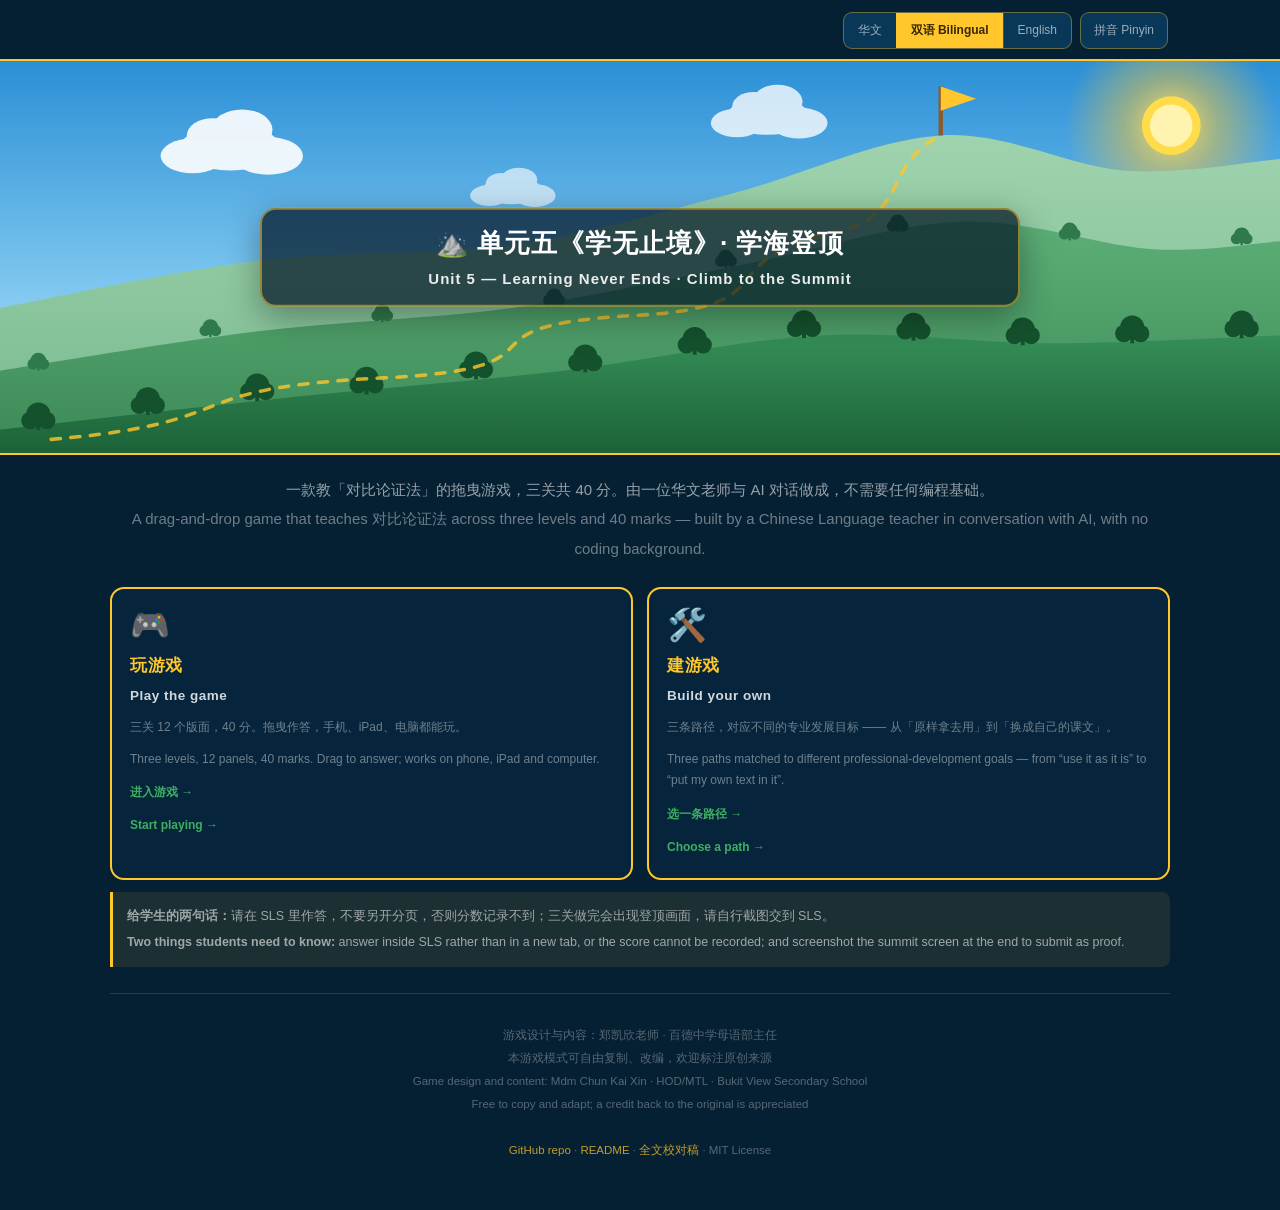
==== index.html @ 8cb35c62 "feat: 单元五《学无止境》学海登顶 —— 三关合一的拖曳游戏 三关十二个版面，共 40 分，教两篇课文共用的对比论证法。 《学然后知不足》先反后正，《终身学习》先正后反，收关时才点破。  主要决定" ====
<!DOCTYPE html>
<!--
  ════════════════════════════════════════════════
  落地页 ｜ Landing page
  两道门：① 玩游戏  ② 建游戏（内含三条分层路径）
  Two doors: ① play the game  ② build your own (three differentiated paths)

  游戏本身在 game.html；SLS 版在 sls/index.html。
  The game itself is game.html; the SLS build is sls/index.html.

  页头那片山景不是另外画的插图 —— assets/scene.js 是从 game.html 抽出来的，
  所以这里的山、云、太阳，就是学生等一下要爬的那一片。
  The header scenery is not a separate illustration: assets/scene.js is
  extracted from game.html, so these are literally the hills the students climb.
  ════════════════════════════════════════════════
-->
<html lang="zh-Hans">
<head>
<meta charset="utf-8">
<meta name="viewport" content="width=device-width,initial-scale=1">
<title>单元五《学无止境》· 学海登顶 ｜ S3 G3 Chinese Unit 5</title>
<link rel="stylesheet" href="assets/site.css">
<script src="assets/pinyin.js" defer></script>
<script src="assets/scene.js" defer></script>
<script src="assets/site.js" defer></script>
</head>
<body>
<div class="wrap home">
<div id="langbar"></div>
</div>

<div class="scene">
  <div class="art" id="hero"></div>
  <div class="title">
    <span class="zh">⛰️ 单元五《学无止境》· 学海登顶</span>
    <span class="en">Unit 5 — Learning Never Ends · Climb to the Summit</span>
  </div>
</div>

<div class="wrap home">

<div class="intro">
  <p class="zh">一款教「对比论证法」的拖曳游戏，三关共 40 分。由一位华文老师与 AI 对话做成，不需要任何编程基础。</p>
  <p class="en">A drag-and-drop game that teaches 对比论证法 across three levels and 40 marks — built by a Chinese Language teacher in conversation with AI, with no coding background.</p>
</div>

<!-- ══════════ 两道门 ｜ the two doors ══════════ -->
<section id="home" class="section on">
  <div class="doors">
    <a class="door" href="game.html">
      <span class="icon">🎮</span>
      <span class="ttl zh">玩游戏</span>
      <span class="ttl en">Play the game</span>
      <span class="desc zh">三关 12 个版面，40 分。拖曳作答，手机、iPad、电脑都能玩。</span>
      <span class="desc en">Three levels, 12 panels, 40 marks. Drag to answer; works on phone, iPad and computer.</span>
      <span class="go zh">进入游戏 →</span>
      <span class="go en">Start playing →</span>
    </a>

    <button class="door" type="button" onclick="show('build')">
      <span class="icon">🛠️</span>
      <span class="ttl zh">建游戏</span>
      <span class="ttl en">Build your own</span>
      <span class="desc zh">三条路径，对应不同的专业发展目标 —— 从「原样拿去用」到「换成自己的课文」。</span>
      <span class="desc en">Three paths matched to different professional-development goals — from “use it as it is” to “put my own text in it”.</span>
      <span class="go zh">选一条路径 →</span>
      <span class="go en">Choose a path →</span>
    </button>
  </div>

  <div class="note">
    <p class="zh"><b>给学生的两句话：</b>请在 SLS 里作答，不要另开分页，否则分数记录不到；三关做完会出现登顶画面，请自行截图交到 SLS。</p>
    <p class="en"><b>Two things students need to know:</b> answer inside SLS rather than in a new tab, or the score cannot be recorded; and screenshot the summit screen at the end to submit as proof.</p>
  </div>
</section>

<!-- ══════════ 三条分层路径 ｜ the three differentiated paths ══════════ -->
<section id="build" class="section">
  <div class="secHead">
    <h2 class="zh">你今天想做到哪一步？</h2>
    <h2 class="en">How far do you want to go today?</h2>
    <p class="zh">三条路径没有难易高下之分，请按自己的专业发展目标选一条，每条都能独立完成。</p>
    <p class="en">The three paths aren’t ranked — pick the one that matches your own goal. Each one stands on its own.</p>
  </div>

  <div class="paths">
    <a class="door" href="tasks/1-use-as-is.html">
      <span class="badge zh">路径 1 · 约 10 分钟</span>
      <span class="badge en">PATH 1 · ~10 min</span>
      <span class="icon">🚀</span>
      <span class="ttl zh">原样拿去用</span>
      <span class="ttl en">Use it as it is</span>
      <span class="desc zh">内容一个字不改，把游戏变成你自己的网址，或上传到 SLS 自动记分。</span>
      <span class="desc en">Change nothing — publish your own copy, or upload the SLS build and let it mark itself.</span>
      <ul>
        <li class="zh">开一个 GitHub 账号（附步骤）</li>
        <li class="en">Create a GitHub account (steps included)</li>
        <li class="zh">复制 repo、开启 Pages</li>
        <li class="en">Copy the repo, switch on Pages</li>
        <li class="zh">上传 SLS，分数进教师后台</li>
        <li class="en">Upload to SLS so scores reach the gradebook</li>
      </ul>
      <span class="go zh">开始 →</span>
      <span class="go en">Start →</span>
    </a>

    <a class="door" href="tasks/2-change-art.html">
      <span class="badge zh">路径 2 · 约 30 分钟</span>
      <span class="badge en">PATH 2 · ~30 min</span>
      <span class="icon">🎨</span>
      <span class="ttl zh">换角色美术</span>
      <span class="ttl en">Change the artwork</span>
      <span class="desc zh">题目不变，把四个角色换成你们学校的校服，或换掉整片山景。</span>
      <span class="desc en">Keep the questions; swap the four characters for your school’s uniform, or repaint the scenery.</span>
      <ul>
        <li class="zh">用 AI 生成五个动作的角色图</li>
        <li class="en">Generate a 5-pose character with AI</li>
        <li class="zh">跑一行指令拼成贴图</li>
        <li class="en">One command stitches the sheet</li>
        <li class="zh">山形与配色都在一处，改一次全站跟着改</li>
        <li class="en">Hills and palette live in one place and propagate everywhere</li>
      </ul>
      <span class="go zh">开始 →</span>
      <span class="go en">Start →</span>
    </a>

    <a class="door" href="tasks/3-change-questions.html">
      <span class="badge zh">路径 3 · 约 1 小时</span>
      <span class="badge en">PATH 3 · ~1 hr</span>
      <span class="icon">✍️</span>
      <span class="ttl zh">换成自己的课文</span>
      <span class="ttl en">Put your own text in it</span>
      <span class="desc zh">改题库、改拼音，交给 AI 生成新版本 —— 全程不必碰程序码。</span>
      <span class="desc en">Rewrite the questions and pinyin, and let the AI rebuild the game — without touching any code.</span>
      <ul>
        <li class="zh">下载全文校对稿，看清楚每一题</li>
        <li class="en">Download the proofreading dump and see every item</li>
        <li class="zh">换成你的课文与题目</li>
        <li class="en">Replace with your own text and questions</li>
        <li class="zh">照抄提示语交给 AI</li>
        <li class="en">Paste the ready-made prompt into the AI</li>
      </ul>
      <span class="go zh">开始 →</span>
      <span class="go en">Start →</span>
    </a>
  </div>

  <div class="center">
    <button class="back" type="button" onclick="show('home')">
      <span class="zh">← 回上一页</span><span class="en">← Back</span>
    </button>
  </div>
</section>

<div class="rule"></div>

<footer>
  <div class="zh">游戏设计与内容：郑凯欣老师 · 百德中学母语部主任<br>本游戏模式可自由复制、改编，欢迎标注原创来源</div>
  <div class="en">Game design and content: Mdm Chun Kai Xin · HOD/MTL · Bukit View Secondary School<br>Free to copy and adapt; a credit back to the original is appreciated</div>
  <br>
  <a href="https://github.com/kaixinbuilds/S3G3CLChapter5ArgumentativeComparison">GitHub repo</a> ·
  <a href="README.md">README</a> ·
  <a href="docs/全文校对稿.md">全文校对稿</a> ·
  MIT License
</footer>

</div>

<script>
// 两道门之间切换，并把选择记进网址，方便直接分享某一页
// Switch between the doors and mirror the choice in the URL so a path can be linked directly
function show(id){
  document.querySelectorAll('.section').forEach(s=>s.classList.toggle('on',s.id===id));
  history.replaceState(null,'',id==='home'?location.pathname:'#'+id);
  window.scrollTo({top:0,behavior:'smooth'});
}
if(location.hash==='#build')show('build');

// 页头的山景：量好页头的形状再画，转屏或改窗口都重画一次，任何尺寸都不会被裁掉
// The header scenery is painted to the header's measured shape and repainted on
// resize, so it never crops awkwardly at any window size.
window.addEventListener('DOMContentLoaded',function(){
  var hero=document.getElementById('hero'), t=null;
  function paint(){ if(window.fitScene) fitScene(hero); }
  paint();
  window.addEventListener('resize',function(){clearTimeout(t);t=setTimeout(paint,160)});
});
</script>
</body>
</html>
---- assets/site.css ----
/* ════════════════════════════════════════════════
   老师页面共用样式 ｜ Shared styling for the teacher-facing pages
   配色取自游戏本身：连绵的绿丘、蓝天、暖黄的太阳与旗子。
   Palette lifted from the game itself: rolling green hills, blue sky, and the
   warm yellow of the sun and the summit flag.
   （游戏 game.html 仍是单一档案、不引用这个 CSS —— SLS sandbox 不允许外部档案）
   (game.html stays single-file and does not use this CSS — the SLS sandbox blocks external files)
   ════════════════════════════════════════════════ */

:root{
  --navy:#062033;          /* 页面底色 page background */
  --panel:rgba(6,38,62,.9);
  --panel-hi:rgba(12,62,100,.94);
  --gold:#FFC72C;          /* 山顶的旗子 the summit flag */
  --green:#3fae63;         /* 山丘的绿 the green of the hills */
  --sky1:#2b8fd6;          /* 游戏天空 game sky */
  --sky2:#cfeafb;
  --ink:#fff;
  --dim:rgba(255,255,255,.58);
  --dimmer:rgba(255,255,255,.42);
}

*{box-sizing:border-box;margin:0;padding:0}
html{scroll-behavior:smooth}
body{
  background:var(--navy);color:var(--ink);
  min-height:100vh;
  font-family:'Microsoft YaHei','PingFang SC','Heiti SC','SimHei',sans-serif;
  font-size:14px;line-height:1.75;
  display:flex;flex-direction:column;align-items:center;
  padding:0 12px 48px;
}
.wrap{width:100%;max-width:900px}
.wrap.home{max-width:1060px}   /* 落地页的两道门可以宽一点 ｜ the landing page's doors get more room */
a{color:var(--gold)}

/* ════════ 语言切换 ｜ language switch ════════
   每段文字标 .zh 或 .en；未标的（数字、程序码、档名）永远显示。
   Every string is tagged .zh or .en; anything untagged (numbers, code, filenames) always shows. */
html[data-lang="zh"] .en{display:none !important}
html[data-lang="en"] .zh{display:none !important}

.langbar{display:flex;justify-content:flex-end;align-items:center;gap:8px;padding:12px 2px 0}

/* 拼音开关 ｜ the pinyin toggle
   位置和语言切换并排，两个都常驻可见 —— 需要扶的学生不必先去翻设定
   Sits beside the language switch; both stay visible, so a student who needs
   the support never has to go hunting in a settings page for it. */
.pytog{
  font:inherit;font-size:12px;padding:7px 13px;border-radius:9px;cursor:pointer;
  background:rgba(10,58,92,.92);border:1px solid rgba(255,199,44,.38);
  color:rgba(255,255,255,.6);transition:background .12s,color .12s;
  -webkit-tap-highlight-color:transparent;
}
.pytog:hover{color:#fff}
.pytog[aria-pressed="true"]{background:var(--gold);color:#3a2600;font-weight:700}

/* 拼音本身：和游戏里同一套做法 ｜ the ruby itself, same treatment as in the game */
ruby{ruby-align:center}
rt{font-size:.6em;font-weight:400;color:var(--gold);letter-spacing:0;line-height:1.1;
  visibility:hidden}
html.py rt{visibility:visible}
.seg{display:inline-flex;background:rgba(10,58,92,.92);border:1px solid rgba(255,199,44,.38);
  border-radius:9px;overflow:hidden}
.seg button{
  font:inherit;font-size:12px;padding:7px 14px;background:none;border:none;
  color:rgba(255,255,255,.6);cursor:pointer;transition:background .12s,color .12s;
  -webkit-tap-highlight-color:transparent;
}
.seg button+button{border-left:1px solid rgba(255,199,44,.22)}
.seg button:hover{color:#fff}
.seg button[aria-pressed="true"]{background:var(--gold);color:#3a2600;font-weight:700}

/* ════════ 游戏场景当页头 ｜ the game scene as a page header ════════
   页头用的就是游戏里那一片山景 —— assets/scene.js 是从 game.html 抽出来的，
   所以落地页看到的山、云、太阳，和学生在游戏里看到的是同一片。
   The header IS the game's scenery: assets/scene.js is extracted from
   game.html, so the hills, clouds and sun on this page are literally the ones
   the students climb. */
.scene{
  position:relative;
  width:calc(100% + 24px);margin:10px -12px 0;   /* 抵销 body 两侧的 12px，做到满版 */
  height:clamp(230px,44vh,440px);
  border-top:2px solid var(--gold);border-bottom:2px solid var(--gold);
  overflow:hidden;background:linear-gradient(var(--sky1) 0%,var(--sky2) 100%);
}
.scene .art{position:absolute;inset:0}
.scene svg{display:block;width:100%;height:100%}

/* 云会飘，太阳的光晕轻轻呼吸 —— 和游戏里同一组动画
   Clouds drift and the sun's halo breathes: the same animation as in the game */
.cloud{animation:drift 34s ease-in-out infinite alternate}
.cloud.c1{animation-duration:46s;animation-delay:-8s}
.cloud.c2{animation-duration:27s;animation-delay:-14s}
.cloud.c3{animation-duration:52s;animation-delay:-3s}
@keyframes drift{from{transform:translateX(-14px)}to{transform:translateX(26px)}}
.sun{animation:breathe 7s ease-in-out infinite}
@keyframes breathe{0%,100%{opacity:.75}50%{opacity:1}}
@media(prefers-reduced-motion:reduce){.cloud,.sun{animation:none}}
/* 顶部柔和压暗，让标题读得清楚 ｜ soft scrim so the title stays readable */
/* 天空是亮的，所以标题自己带一块底，而不是把整片风景压暗
   The sky is bright, so the title carries its own backing instead of dimming
   the whole view the way a dark scrim would. */
.scene .title{
  position:absolute;left:50%;top:50%;transform:translate(-50%,-50%);z-index:2;
  width:min(92%,760px);text-align:center;padding:14px 22px;
  background:rgba(4,22,38,.72);border:2px solid rgba(255,199,44,.5);border-radius:16px;
  box-shadow:0 10px 34px rgba(0,0,0,.35);
  font-size:clamp(15px,2.4vw,26px);font-weight:900;letter-spacing:1px;color:#fff;line-height:1.5;
}
.scene .title .en{display:block;font-size:clamp(11px,1.2vw,15px);font-weight:700;margin-top:5px;opacity:.9}
html[data-lang="en"] .scene .title .en{font-size:clamp(14px,2.2vw,24px);margin-top:0;opacity:1}
/* 手机：页头收短一点，正文才不用一直往下滑 ｜ a shorter header on phones */
/* 手机：页头收短一点，标题框也收紧 —— 但仍旧居中，别把 top 改掉，
   否则 translate(-50%,-50%) 会把框往上抬出画面
   Phones get a shorter header and a tighter title box, but the box stays
   centred: overriding `top` here would let translate(-50%,-50%) lift it out
   of the scene entirely. */
@media(max-width:620px){
  .scene{height:clamp(200px,32vh,270px)}
  .scene .title{letter-spacing:0;padding:10px 14px;width:min(94%,520px)}
}

/* ════════ 页头文字 ｜ intro text ════════ */
.intro{text-align:center;padding:20px 6px 24px}
.intro p{font-size:13px;line-height:1.95;color:var(--dim)}
.intro p.en{color:var(--dimmer)}

@media(min-width:1100px){
  .intro p{font-size:15px}
  .door{padding:26px 24px}
  .door .icon{font-size:38px}
  .door .ttl{font-size:20px}
  .door .desc,.door .go,.door li{font-size:13.5px}
  .secHead h2{font-size:20px}
  .secHead p{font-size:13.5px}
}

/* ════════ 面板与门 ｜ panels and doors ════════ */
.doors{display:grid;gap:14px;grid-template-columns:1fr 1fr}
.paths{display:grid;gap:14px;grid-template-columns:repeat(3,1fr)}
@media(max-width:700px){.doors,.paths{grid-template-columns:1fr}}

.door{
  display:block;text-align:left;width:100%;font:inherit;text-decoration:none;color:var(--ink);
  background:var(--panel);border:2px solid var(--gold);border-radius:14px;padding:20px 18px;
  cursor:pointer;transition:transform .12s,box-shadow .12s,background .12s;
  -webkit-tap-highlight-color:transparent;
}
.door:hover,.door:focus-visible{transform:translateY(-3px);background:var(--panel-hi);
  box-shadow:0 8px 22px rgba(0,0,0,.35);outline:none}
.door .icon{font-size:32px;line-height:1;display:block;margin-bottom:10px}
.door .ttl{font-size:17px;font-weight:900;color:var(--gold);letter-spacing:.5px;display:block}
.door .ttl.en{font-size:13.5px;font-weight:700;color:rgba(255,255,255,.82);margin-top:3px}
html[data-lang="en"] .door .ttl.en{font-size:17px;font-weight:900;color:var(--gold);margin-top:0}
.door .desc{font-size:12px;color:var(--dimmer);margin-top:10px;line-height:1.8;display:block}
.door .go{font-size:12px;color:var(--green);font-weight:700;margin-top:12px;display:block}
.door ul{margin:10px 0 0 16px;padding:0}
.door li{font-size:12px;color:var(--dimmer);line-height:1.85}
.badge{
  display:inline-block;font-size:10.5px;font-weight:700;letter-spacing:.4px;
  padding:3px 9px;border-radius:20px;margin-bottom:11px;
  background:rgba(255,199,44,.14);color:var(--gold);border:1px solid rgba(255,199,44,.3)
}

/* ════════ 任务页 ｜ task pages ════════ */
.card{
  background:var(--panel);border:2px solid rgba(255,199,44,.45);border-radius:14px;
  padding:20px 20px 22px;margin:14px 0;
}
.card > .num{
  display:inline-block;background:var(--gold);color:#3a2600;font-weight:900;font-size:12px;
  border-radius:20px;padding:3px 12px;margin-bottom:10px
}
.card h2{font-size:16.5px;color:var(--gold);font-weight:900;letter-spacing:.4px}
.card h2.en{font-size:13px;color:rgba(255,255,255,.72);font-weight:700;margin-top:4px}
html[data-lang="en"] .card h2.en{font-size:16.5px;color:var(--gold);font-weight:900}
.card h3{font-size:13.5px;color:#fff;font-weight:800;margin:18px 0 5px}
.card h3.en{font-size:12.5px;color:rgba(255,255,255,.7);font-weight:700;margin:2px 0 5px}
html[data-lang="en"] .card h3.en{font-size:13.5px;color:#fff;font-weight:800;margin:18px 0 5px}
.card p{font-size:13px;color:var(--dim);margin:7px 0}
.card p.en{color:var(--dimmer)}
html[data-lang="en"] .card p.en{color:var(--dim)}
.card ol,.card ul{margin:8px 0 10px 20px}
.card li{font-size:13px;color:var(--dim);margin:5px 0}
.card li.en{color:var(--dimmer)}
html[data-lang="en"] .card li.en{color:var(--dim)}
.card code{
  background:rgba(0,0,0,.32);border:1px solid rgba(255,199,44,.18);border-radius:5px;
  padding:1px 6px;font-family:ui-monospace,SFMono-Regular,Menlo,monospace;font-size:12px;color:#ffe08a
}
.note{
  background:rgba(255,199,44,.09);border-left:3px solid var(--gold);border-radius:0 8px 8px 0;
  padding:11px 14px;margin:12px 0;font-size:12.5px;color:var(--dim);line-height:1.9
}
.note.warn{background:rgba(255,110,110,.1);border-left-color:#ff8888}
.note p{margin:2px 0;font-size:12.5px}

/* ════════ 下载与复制按钮 ｜ download and copy buttons ════════ */
.dl{display:flex;flex-wrap:wrap;gap:10px;margin:14px 0 4px}
.btn{
  display:inline-flex;align-items:center;gap:8px;font:inherit;font-size:13px;font-weight:700;
  background:linear-gradient(#FFD35C,#E8A81E);color:#3a2600;border:none;border-radius:10px;
  padding:11px 17px;cursor:pointer;text-decoration:none;transition:filter .12s,transform .12s;
  -webkit-tap-highlight-color:transparent;
}
.btn:hover{filter:brightness(1.08);transform:translateY(-1px)}
.btn.ghost{background:rgba(14,80,132,.85);color:#fff;border:1px solid rgba(255,199,44,.45)}
.btn .sub{font-weight:400;font-size:11px;opacity:.75}

.prompt{
  position:relative;background:#04161f;border:1px solid rgba(255,199,44,.3);
  border-radius:10px;padding:15px;margin:12px 0;
}
.prompt pre{
  white-space:pre-wrap;word-break:break-word;font-family:ui-monospace,SFMono-Regular,Menlo,monospace;
  font-size:12px;line-height:1.75;color:#d8ecff;max-height:360px;overflow:auto
}
.prompt .copy{position:absolute;top:10px;right:10px;font-size:11.5px;padding:7px 12px}

/* ════════ 导航 ｜ navigation ════════ */
.crumb{display:flex;flex-wrap:wrap;gap:8px;align-items:center;font-size:12px;color:var(--dimmer);padding:14px 2px 0}
.crumb a{color:rgba(255,199,44,.8);text-decoration:none}
.crumb a:hover{text-decoration:underline}
.back{
  display:inline-flex;align-items:center;gap:6px;margin:22px auto 0;
  background:rgba(14,80,132,.6);border:1px solid rgba(255,199,44,.35);border-radius:9px;
  padding:9px 16px;color:rgba(255,255,255,.78);font:inherit;font-size:12.5px;cursor:pointer;text-decoration:none
}
.back:hover{background:var(--panel-hi);color:#fff}
.center{text-align:center}
.rule{height:1px;background:rgba(255,199,44,.16);margin:26px 0}

footer{margin-top:30px;text-align:center;font-size:11.5px;color:rgba(255,255,255,.32);line-height:2}
footer a{color:rgba(255,199,44,.75);text-decoration:none}
footer a:hover{text-decoration:underline}

.section{display:none}
.section.on{display:block;animation:fade .22s ease}
@keyframes fade{from{opacity:0;transform:translateY(6px)}to{opacity:1;transform:none}}
.secHead{text-align:center;padding:6px 6px 20px}
.secHead h2{font-size:17px;font-weight:900;color:var(--gold);letter-spacing:.5px}
.secHead h2.en{font-size:12.5px;font-weight:700;color:rgba(255,255,255,.62);margin-top:5px}
html[data-lang="en"] .secHead h2.en{font-size:17px;font-weight:900;color:var(--gold);margin-top:0}
.secHead p{font-size:12px;color:var(--dimmer);margin-top:11px;line-height:1.85}
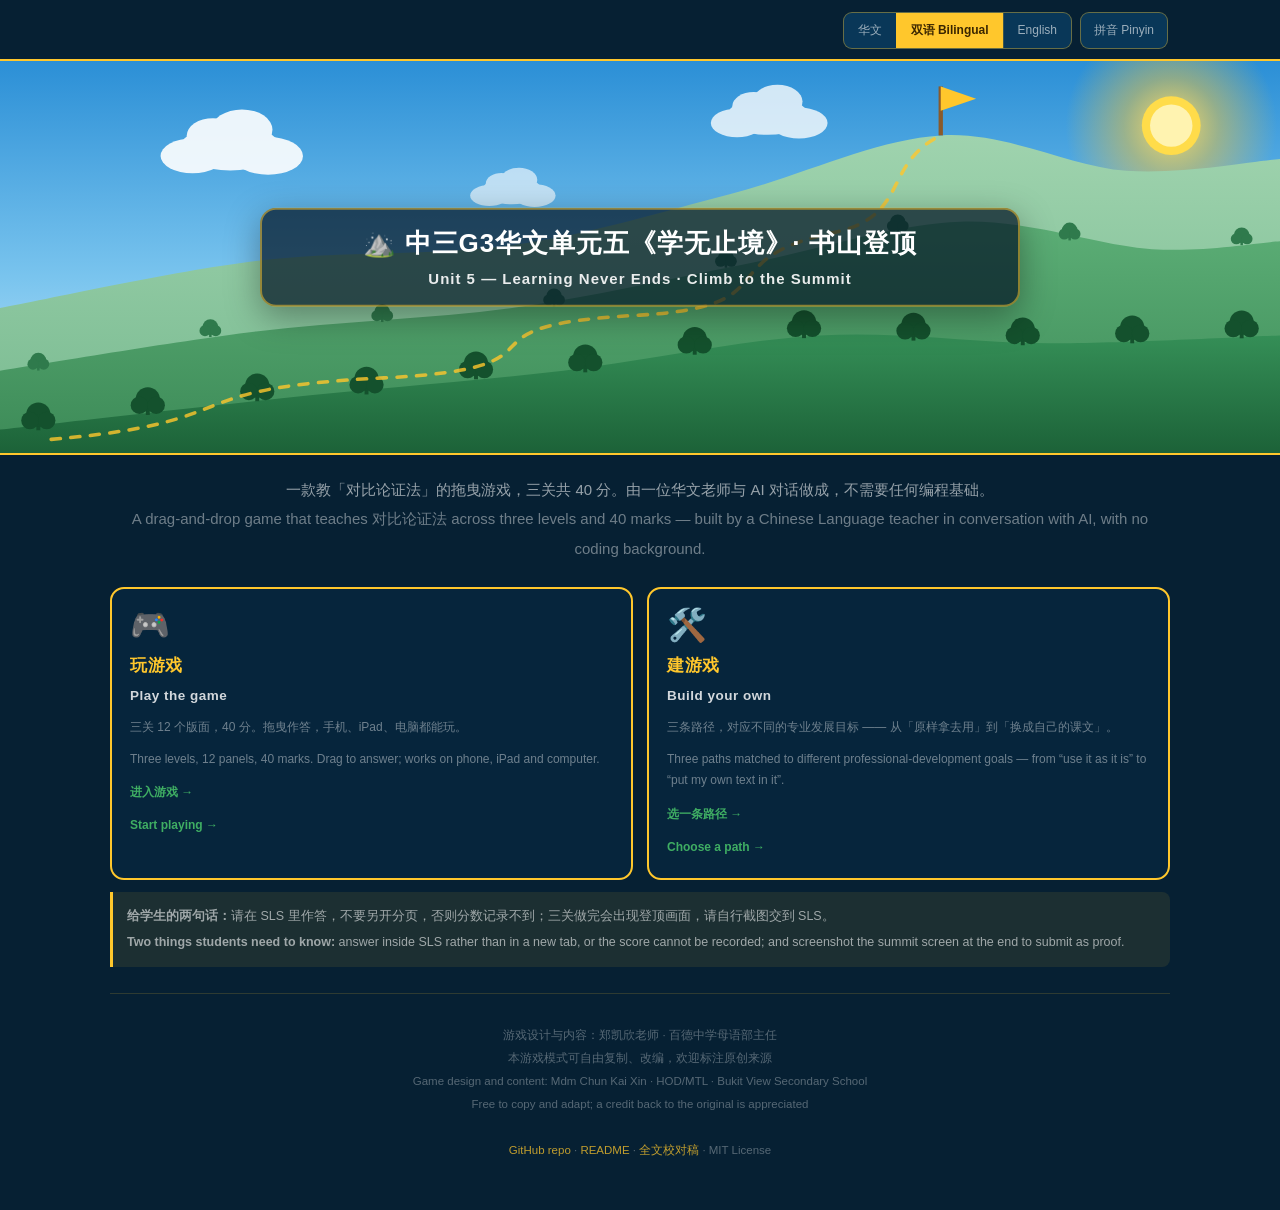
==== commit 456dfbe7: "feat: 落地页、三条老师路径、四份文件；改名书山登顶 - 标题改为「中三G3华文单元五《学无止境》· 书山登顶」——   游戏里只有山，没有海，学海登顶名不副实 - 角色选单改成 短发女生／长发女" ====
--- a/index.html
+++ b/index.html
@@ -18,7 +18,7 @@
 <head>
 <meta charset="utf-8">
 <meta name="viewport" content="width=device-width,initial-scale=1">
-<title>单元五《学无止境》· 学海登顶 ｜ S3 G3 Chinese Unit 5</title>
+<title>中三G3华文单元五《学无止境》· 书山登顶 ｜ S3 G3 Chinese Unit 5</title>
 <link rel="stylesheet" href="assets/site.css">
 <script src="assets/pinyin.js" defer></script>
 <script src="assets/scene.js" defer></script>
@@ -32,7 +32,7 @@
 <div class="scene">
   <div class="art" id="hero"></div>
   <div class="title">
-    <span class="zh">⛰️ 单元五《学无止境》· 学海登顶</span>
+    <span class="zh">⛰️ 中三G3华文单元五《学无止境》· 书山登顶</span>
     <span class="en">Unit 5 — Learning Never Ends · Climb to the Summit</span>
   </div>
 </div>
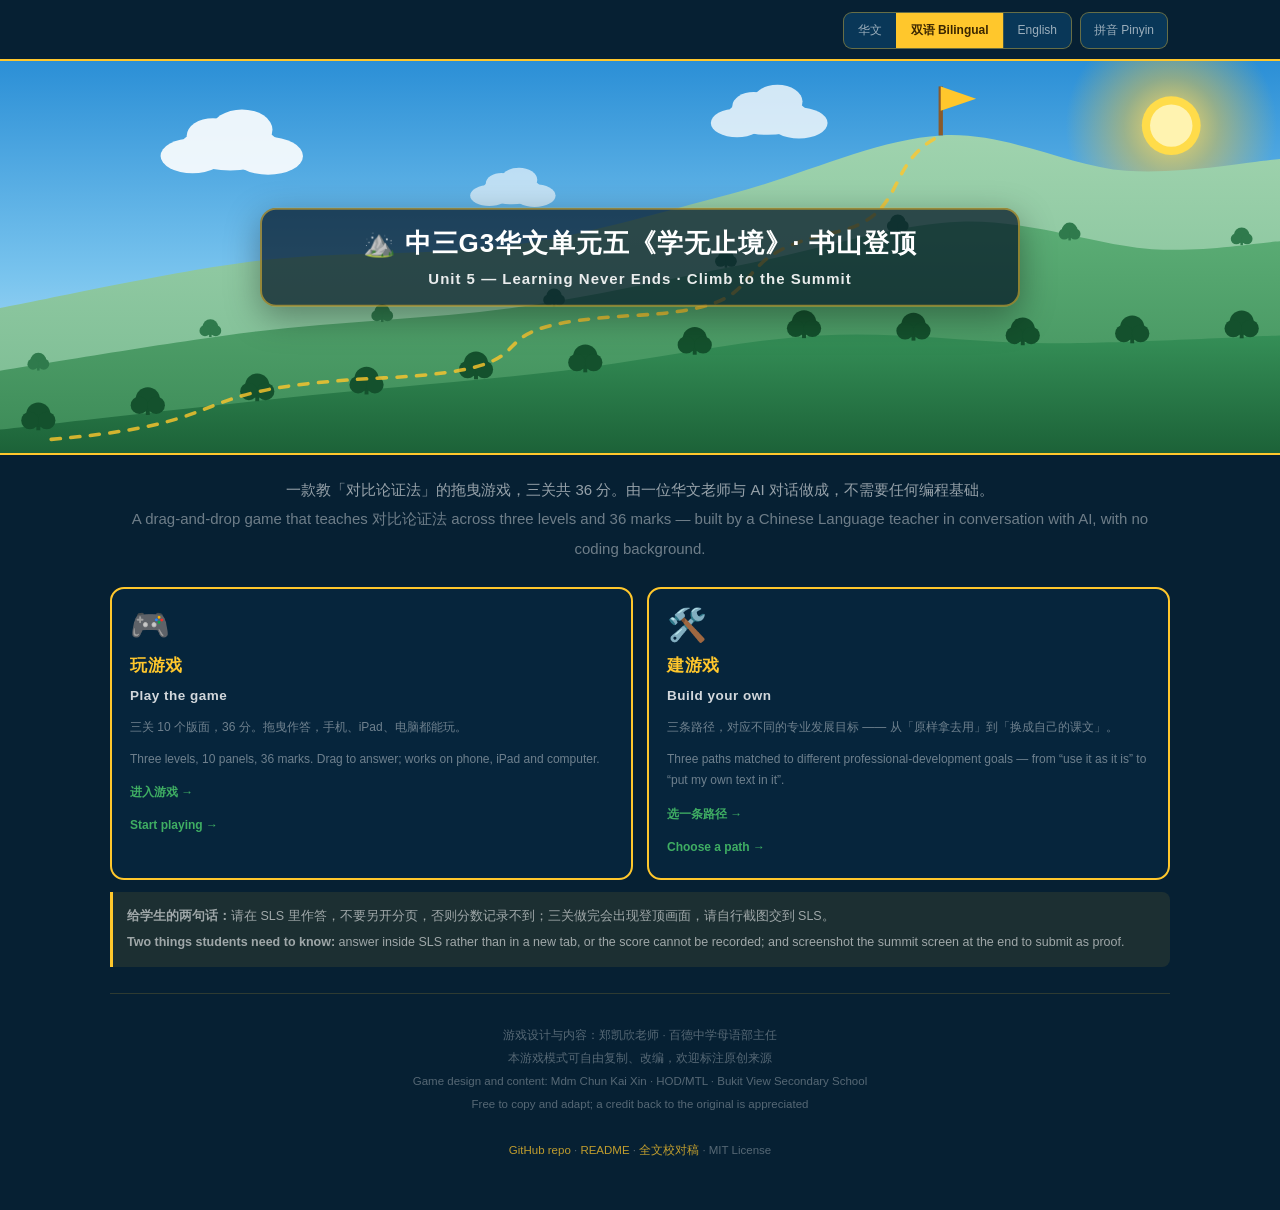
==== commit 2f9d02fe: "content: 依审阅定案调整题库，总分 40 → 36 - 反问句 2.10 确认「不是反问句」，撤下［存疑］ - 第1段修辞手法：答案只取「排比」。由多选改回单选，   「比喻」留作干扰项 ——" ====
--- a/index.html
+++ b/index.html
@@ -40,8 +40,8 @@
 <div class="wrap home">
 
 <div class="intro">
-  <p class="zh">一款教「对比论证法」的拖曳游戏，三关共 40 分。由一位华文老师与 AI 对话做成，不需要任何编程基础。</p>
-  <p class="en">A drag-and-drop game that teaches 对比论证法 across three levels and 40 marks — built by a Chinese Language teacher in conversation with AI, with no coding background.</p>
+  <p class="zh">一款教「对比论证法」的拖曳游戏，三关共 36 分。由一位华文老师与 AI 对话做成，不需要任何编程基础。</p>
+  <p class="en">A drag-and-drop game that teaches 对比论证法 across three levels and 36 marks — built by a Chinese Language teacher in conversation with AI, with no coding background.</p>
 </div>
 
 <!-- ══════════ 两道门 ｜ the two doors ══════════ -->
@@ -51,8 +51,8 @@
       <span class="icon">🎮</span>
       <span class="ttl zh">玩游戏</span>
       <span class="ttl en">Play the game</span>
-      <span class="desc zh">三关 12 个版面，40 分。拖曳作答，手机、iPad、电脑都能玩。</span>
-      <span class="desc en">Three levels, 12 panels, 40 marks. Drag to answer; works on phone, iPad and computer.</span>
+      <span class="desc zh">三关 10 个版面，36 分。拖曳作答，手机、iPad、电脑都能玩。</span>
+      <span class="desc en">Three levels, 10 panels, 36 marks. Drag to answer; works on phone, iPad and computer.</span>
       <span class="go zh">进入游戏 →</span>
       <span class="go en">Start playing →</span>
     </a>
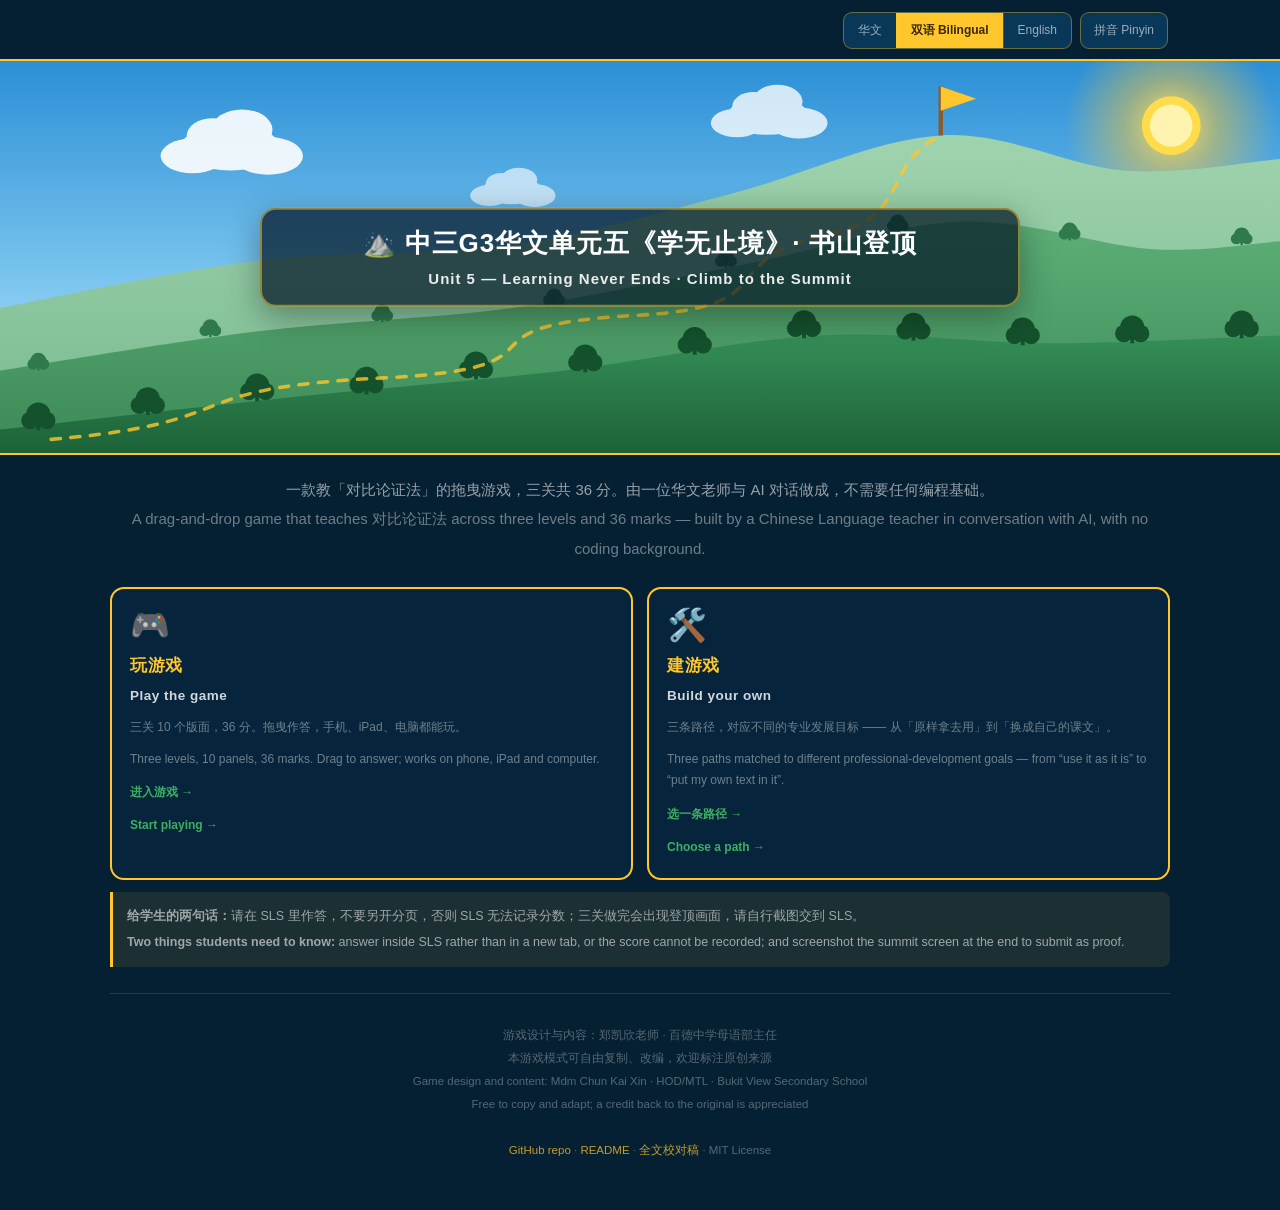
==== commit a5e2ab70: "fix: 姓名班级那一页只留给 SLS 版；两处措辞跟着对齐 公开网址上的学生，一按「开始」就被要走姓名和班级，然后读到两条规矩： 「请在 SLS 里作答」「截图交到 SLS」。可是他手上根本没有 S" ====
--- a/index.html
+++ b/index.html
@@ -69,7 +69,7 @@
   </div>
 
   <div class="note">
-    <p class="zh"><b>给学生的两句话：</b>请在 SLS 里作答，不要另开分页，否则分数记录不到；三关做完会出现登顶画面，请自行截图交到 SLS。</p>
+    <p class="zh"><b>给学生的两句话：</b>请在 SLS 里作答，不要另开分页，否则 SLS 无法记录分数；三关做完会出现登顶画面，请自行截图交到 SLS。</p>
     <p class="en"><b>Two things students need to know:</b> answer inside SLS rather than in a new tab, or the score cannot be recorded; and screenshot the summit screen at the end to submit as proof.</p>
   </div>
 </section>
@@ -79,14 +79,41 @@
   <div class="secHead">
     <h2 class="zh">你今天想做到哪一步？</h2>
     <h2 class="en">How far do you want to go today?</h2>
-    <p class="zh">三条路径没有难易高下之分，请按自己的专业发展目标选一条，每条都能独立完成。</p>
-    <p class="en">The three paths aren’t ranked — pick the one that matches your own goal. Each one stands on its own.</p>
+    <p class="zh">三条路径没有难易高下之分，也不必按顺序走。请按自己的专业发展目标选一条，每条都能独立完成。</p>
+    <p class="en">The three paths aren’t ranked and don’t run in sequence — pick whichever matches your own goal. Each one stands on its own.</p>
+  </div>
+
+  <!-- ══════ 只为了拿压缩档而来的老师 ｜ teachers who came for one file ══════
+       回访的老师多半只为一件事：拿那个 zip 去上传 SLS。让他们为此走完一整条路径，是白走的。
+       所以压缩档就摆在三条路径上面，路径 1 里那一份留着，给第一次做的人看完整步骤。
+       A returning teacher usually wants one thing — the zip, to upload to SLS. Making them
+       walk a whole path to reach it is wasted. So it sits above the three paths; the copy
+       inside Path 1 stays, for anyone doing it for the first time. -->
+  <div class="note">
+    <p class="zh"><b>只想拿 SLS 压缩档？</b>已经压好了，不必自己压。下载后直接上传。</p>
+    <p class="en"><b>Just here for the SLS archive?</b> It is already packaged — nothing to zip. Download it and upload it as it is.</p>
+    <div class="dl">
+      <a class="btn" href="unit5sls.zip" download>⬇ unit5sls.zip <span class="sub">直接上传 SLS ｜ upload straight to SLS</span></a>
+      <a class="btn ghost" href="tasks/1-use-as-is.html#sls">📄 <span class="zh">上传步骤与常见错误</span><span class="en">Upload steps and the usual mistakes</span></a>
+    </div>
+  </div>
+
+  <!-- 这一段是拿一整个班的分数换来的，所以放大、放在路径上面，不放在页面深处。
+       This paragraph cost a full class's marks, so it is large and sits above the paths,
+       not buried somewhere further down the page. -->
+  <div class="note warn">
+    <p class="zh"><b>上传时一定要选 Question → Free-Response → Interactive Response。</b></p>
+    <p class="en"><b>Upload it as Question → Free-Response → Interactive Response.</b></p>
+    <p class="zh">选成 <b>Text/Media 是最容易犯、也最难发现的错</b>：游戏照样打得开，学生照样三关做到底，但<b>分数一个都不会记录</b>，教师后台永远是空的 —— 而这件事要等到你去看成绩时才会发现。这是作者自己踩过的坑，一个班的分数。</p>
+    <p class="en">Choosing <b>Text/Media is the easy mistake, and the hard one to notice</b>: the game still opens, students still play all three levels through, but <b>not a single mark is recorded</b> and the gradebook stays empty — which you only discover when you go looking for the marks. The author made exactly this mistake, and it cost a class.</p>
+    <p class="zh">另外，<b>Maximum Marks 要设成 36</b>（开场画面显示的满分）。留在预设的 0，分数送出了也显示不出来。官方说明：<a href="https://www.learning.moe.edu.sg/teacher-user-guide/author/html5-content-development/" target="_blank" rel="noopener">SLS Teacher User Guide</a>。</p>
+    <p class="en">Also set <b>Maximum Marks to 36</b>, the number on the opening screen — left at the default 0, the score is sent but never shown. Official reference: <a href="https://www.learning.moe.edu.sg/teacher-user-guide/author/html5-content-development/" target="_blank" rel="noopener">SLS Teacher User Guide</a>.</p>
   </div>
 
   <div class="paths">
     <a class="door" href="tasks/1-use-as-is.html">
-      <span class="badge zh">路径 1 · 约 10 分钟</span>
-      <span class="badge en">PATH 1 · ~10 min</span>
+      <span class="badge zh">路径 1</span>
+      <span class="badge en">PATH 1</span>
       <span class="icon">🚀</span>
       <span class="ttl zh">原样拿去用</span>
       <span class="ttl en">Use it as it is</span>
@@ -105,8 +132,8 @@
     </a>
 
     <a class="door" href="tasks/2-change-art.html">
-      <span class="badge zh">路径 2 · 约 30 分钟</span>
-      <span class="badge en">PATH 2 · ~30 min</span>
+      <span class="badge zh">路径 2</span>
+      <span class="badge en">PATH 2</span>
       <span class="icon">🎨</span>
       <span class="ttl zh">换角色美术</span>
       <span class="ttl en">Change the artwork</span>
@@ -125,8 +152,8 @@
     </a>
 
     <a class="door" href="tasks/3-change-questions.html">
-      <span class="badge zh">路径 3 · 约 1 小时</span>
-      <span class="badge en">PATH 3 · ~1 hr</span>
+      <span class="badge zh">路径 3</span>
+      <span class="badge en">PATH 3</span>
       <span class="icon">✍️</span>
       <span class="ttl zh">换成自己的课文</span>
       <span class="ttl en">Put your own text in it</span>
@@ -158,7 +185,7 @@
   <div class="zh">游戏设计与内容：郑凯欣老师 · 百德中学母语部主任<br>本游戏模式可自由复制、改编，欢迎标注原创来源</div>
   <div class="en">Game design and content: Mdm Chun Kai Xin · HOD/MTL · Bukit View Secondary School<br>Free to copy and adapt; a credit back to the original is appreciated</div>
   <br>
-  <a href="https://github.com/kaixinbuilds/S3G3CLChapter5ArgumentativeComparison">GitHub repo</a> ·
+  <a href="https://github.com/kaixinbuilds/S3G3CLChapter5Revision">GitHub repo</a> ·
   <a href="README.md">README</a> ·
   <a href="docs/全文校对稿.md">全文校对稿</a> ·
   MIT License
--- a/assets/site.css
+++ b/assets/site.css
@@ -57,9 +57,13 @@
 
 /* 拼音本身：和游戏里同一套做法 ｜ the ruby itself, same treatment as in the game */
 ruby{ruby-align:center}
-rt{font-size:.6em;font-weight:400;color:var(--gold);letter-spacing:0;line-height:1.1;
-  visibility:hidden}
-html.py rt{visibility:visible}
+/* 关掉拼音时 <rt> 完全不占位置。用 visibility 隐藏的话，注音仍然占着宽度，
+   「手机应用」中间就会裂开一道缝 —— 而关着拼音才是预设状态。
+   With pinyin off the <rt> takes no space at all. Merely hiding it leaves the
+   annotation occupying width, which tears words like 手机应用 apart in the
+   default state. */
+rt{font-size:.6em;font-weight:400;color:var(--gold);letter-spacing:0;line-height:1.1}
+html:not(.py) rt{display:none}
 .seg{display:inline-flex;background:rgba(10,58,92,.92);border:1px solid rgba(255,199,44,.38);
   border-radius:9px;overflow:hidden}
 .seg button{
